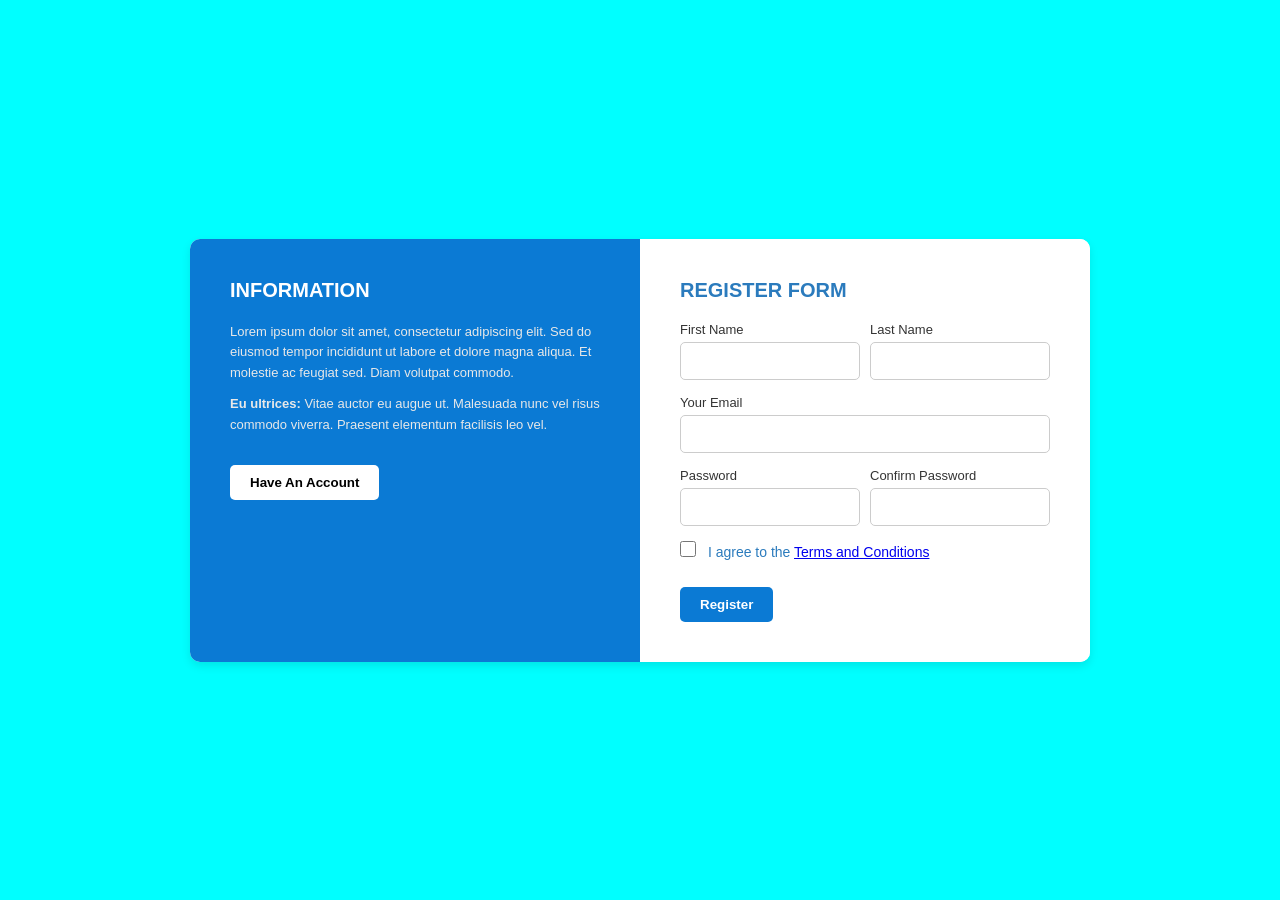
==== index.html @ 8c886baf "Conflict Resolution teamwork" ====
<!DOCTYPE html>
<html lang="en">

<head>
    <meta charset="UTF-8">
    <meta name="viewport" content="width=device-width, initial-scale=1.0">
    <title>Register Form</title>
    <link rel="stylesheet" href="index.css">
</head>

<body>
    <div class="container">
        <div class="info-section">
            <h2>INFORMATION</h2>
            <p>Lorem ipsum dolor sit amet, consectetur adipiscing elit. Sed do eiusmod tempor incididunt ut labore et
                dolore magna aliqua. Et molestie ac feugiat sed. Diam volutpat commodo.</p>
            <p><strong>Eu ultrices:</strong> Vitae auctor eu augue ut. Malesuada nunc vel risus commodo viverra.
                Praesent elementum facilisis leo vel.</p>
            <button class="account-btn">Have An Account</button>
        </div>

        <div class="form-section">
            <h2>REGISTER FORM</h2>
            <form>
                <div class="row">
                    <div class="input-group">
                        <label for="fname">First Name</label>
                        <input type="text" id="fname" required>
                    </div>
                    <div class="input-group">
                        <label for="lname">Last Name</label>
                        <input type="text" id="lname" required>
                    </div>
                </div>

                <div class="input-group">
                    <label for="email">Your Email</label>
                    <input type="email" id="email" required>
                </div>

                <div class="row">
                    <div class="input-group">
                        <label for="password">Password</label>
                        <input type="password" id="password" required>
                    </div>
                    <div class="input-group">
                        <label for="confirm">Confirm Password</label>
                        <input type="password" id="confirm" required>
                    </div>
                </div>

                <label class="terms">
                    <input type="checkbox" required> I agree to the <a href="#">Terms and Conditions</a>
                </label>


                <button type="submit" class="register-btn">Register</button>
            </form>
        </div>
    </div>
</body>

</html>
---- index.css ----
* {
  margin: 0;
  padding: 0;
  box-sizing: border-box;
}

body {
  background-color: aqua;
  font-family: sans-serif;
  display: flex;
  align-items: center;
  justify-content: center;
  height: 100vh;
}

.container {
  background-color: #fff;
  display: flex;
  border-radius: 10px;
  width: 900px;
  box-shadow: 0 4px 10px rgba(0,0,0,0.1);
  overflow: hidden;
}

.info-section {
  background-color: #0b7ad4;
  color: white;
  padding: 40px;
  width: 50%;
}

.info-section h2,
.form-section h2 {
  font-size: 20px;
  font-weight: bold;
  text-transform: uppercase;
  margin-bottom: 20px;
}

.info-section p {
  margin-bottom: 10px;
  line-height: 1.6;
  font-size: 13px;
  color: #e8e8e8;
}

.account-btn {
  background-color: #fff;
  border: none;
  padding: 10px 20px;
  cursor: pointer;
  font-weight: bold;
  margin-top: 20px;
  border-radius: 5px;
}

.form-section {
  width: 50%;
  padding: 40px;
  background-color: #fff;
  color: #2b7bbd;
}

form {
  display: flex;
  flex-direction: column;
}

.row {
  display: flex;
  gap: 10px;
}

.row .input-group {
  flex: 1;
}

.input-group label {
  font-size: 13px;
  color: #333;
  margin-bottom: 5px;
  display: block;
}

form input {
  width: 100%;
  padding: 10px;
  margin-bottom: 15px;
  border: 1px solid #ccc;
  border-radius: 5px;
  font-size: 14px;
}

.terms {
  font-size: 14px;
  margin-bottom: 15px;
}

.register-btn {
  background-color: #0b7ad4;
  color: #fff;
  border: none;
  padding: 10px 20px;
  width: 25%;
  border-radius: 5px;
  cursor: pointer;
  font-weight: bold;
  transition: background-color 0.3s ease;
  align-self: flex-start;
}

.register-btn:hover {
  background-color: #095fa6;
}
.terms input[type="checkbox"] {
  margin-right: 8px;   
  width: 16px;        
  height: 16px;
  cursor: pointer;     
}
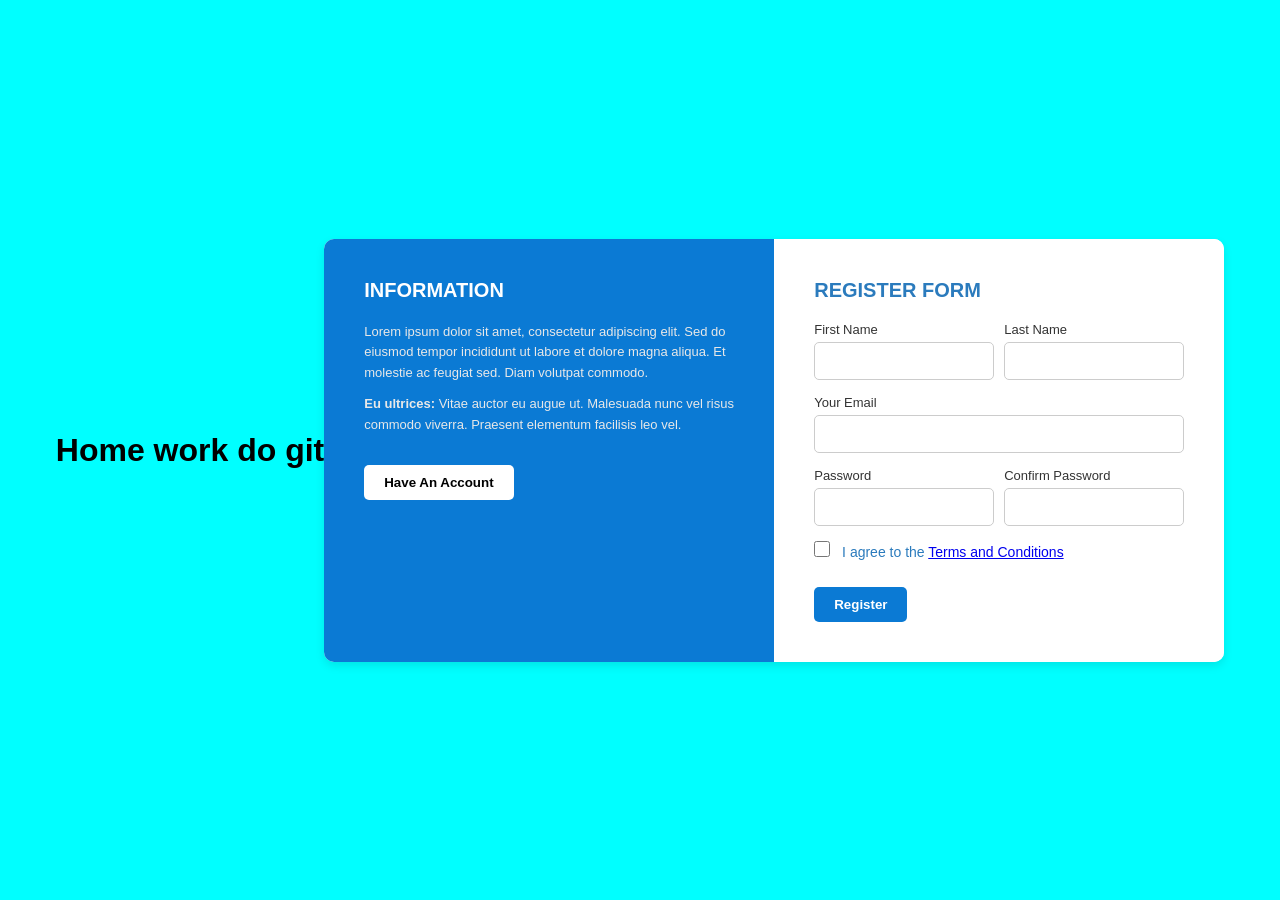
==== commit 8d69cb41: "conflect" ====
--- a/index.html
+++ b/index.html
@@ -9,6 +9,7 @@
 </head>
 
 <body>
+    <h1>Home work do git </h1>
     <div class="container">
         <div class="info-section">
             <h2>INFORMATION</h2>
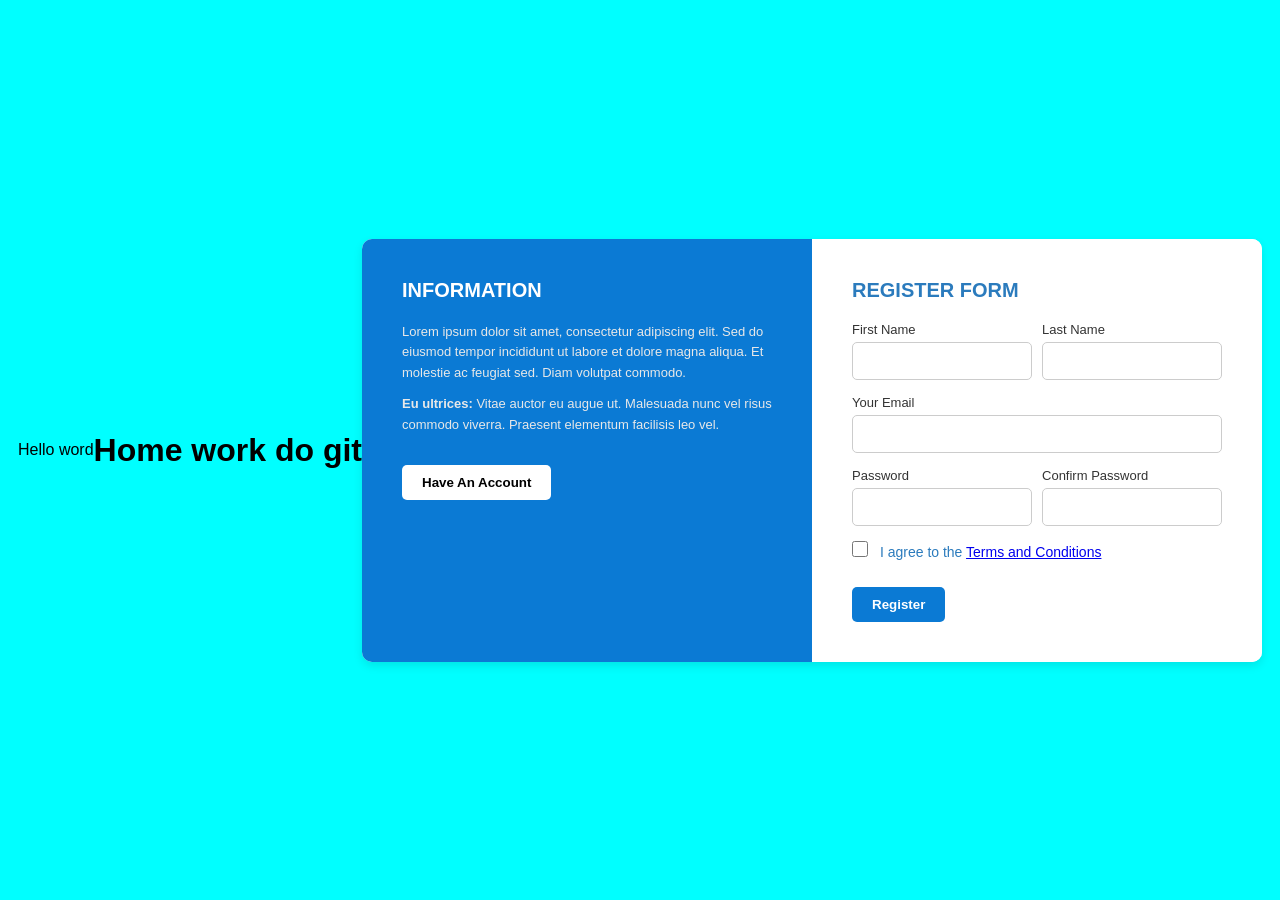
==== commit 5e57d9bb: "resolve conflict" ====
--- a/index.html
+++ b/index.html
@@ -9,6 +9,7 @@
 </head>
 
 <body>
+    <p>Hello word</p>
     <h1>Home work do git </h1>
     <div class="container">
         <div class="info-section">
